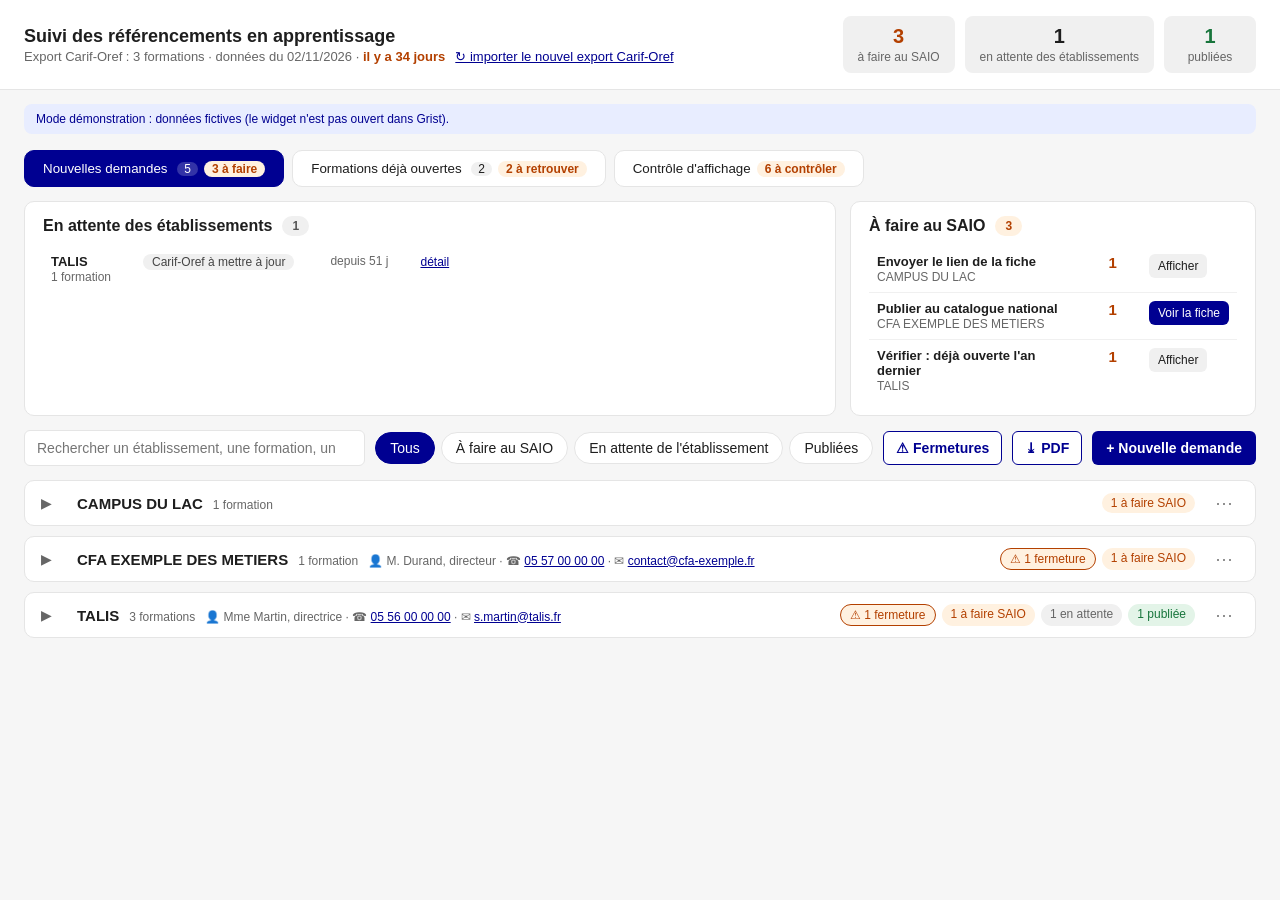
==== index.html @ bad8fae8 "Nouvelle demande d'une formation déjà ouverte : détection et rattachement - Une demande dont l'intit" ====
<!doctype html>
<html lang="fr">
<head>
<meta charset="utf-8">
<meta name="viewport" content="width=device-width, initial-scale=1">
<title>Suivi des référencements</title>
<script src="https://docs.getgrist.com/grist-plugin-api.js" defer></script>
<script src="lib/xlsx.full.min.js" defer></script>
<script src="controle.js?v=9" defer></script>
<script src="notes.js?v=9" defer></script>
<script src="pdf.js?v=3" defer></script>
<script src="fermetures.js?v=2" defer></script>
<script src="suivi.js?v=62" defer></script>
<style>
  :root {
    --bg: #f6f6f6; --card: #ffffff; --text: #1e1e1e; --muted: #666; --line: #e5e5e5;
    --blue: #000091; --green: #18753c; --green-bg: #e3f4e8; --amber: #b34000; --amber-bg: #fff1e0;
    --red: #ce0500; --red-bg: #fde8e7; --grey: #c9c9c9; --grey-bg: #f0f0f0;
  }
  * { box-sizing: border-box; }
  body { margin: 0; font-family: Marianne, "Segoe UI", Arial, sans-serif; background: var(--bg); color: var(--text); font-size: 14px; }
  header { background: var(--card); border-bottom: 1px solid var(--line); padding: 16px 24px; display: flex; flex-wrap: wrap; gap: 16px; align-items: center; justify-content: space-between; }
  h1 { font-size: 18px; margin: 0; }
  h1 small { display: block; font-weight: 400; color: var(--muted); font-size: 13px; margin-top: 2px; }
  .kpis { display: flex; gap: 10px; flex-wrap: wrap; }
  .kpi { background: var(--grey-bg); border-radius: 8px; padding: 8px 14px; text-align: center; min-width: 92px; }
  .kpi b { display: block; font-size: 20px; }
  .kpi span { font-size: 12px; color: var(--muted); }
  .kpi.ok b { color: var(--green); } .kpi.warn b { color: var(--amber); } .kpi.ko b { color: var(--red); }
  .bar { display: flex; gap: 10px; align-items: center; flex-wrap: wrap; padding: 14px 24px 0; }
  .bar input { flex: 1; min-width: 200px; padding: 9px 12px; border: 1px solid var(--line); border-radius: 6px; font: inherit; background: var(--card); }
  .chip { border: 1px solid var(--line); background: var(--card); border-radius: 999px; padding: 7px 14px; cursor: pointer; font: inherit; color: var(--text); }
  .chip.on { background: var(--blue); border-color: var(--blue); color: #fff; }
  main { padding: 14px 24px 40px; display: flex; flex-direction: column; gap: 10px; }
  .etab { background: var(--card); border: 1px solid var(--line); border-radius: 10px; overflow: hidden; }
  .etab-head { display: grid; grid-template-columns: 22px 1fr 220px 260px; gap: 14px; align-items: center; padding: 14px 18px; cursor: pointer; }
  .etab-head:hover { background: #fafafa; }
  .chev { transition: transform .15s; color: var(--muted); }
  .etab.open .chev { transform: rotate(90deg); }
  .etab-name b { font-size: 15px; }
  .etab-name span { display: block; color: var(--muted); font-size: 12px; margin-top: 2px; }
  .progress { display: flex; height: 8px; border-radius: 4px; overflow: hidden; background: var(--grey-bg); }
  .progress i { display: block; height: 100%; }
  .progress-label { font-size: 12px; color: var(--muted); margin-top: 5px; }
  .tags { display: flex; gap: 6px; flex-wrap: wrap; justify-content: flex-end; }
  .tag { font-size: 12px; padding: 3px 9px; border-radius: 999px; white-space: nowrap; }
  .tag.ok { background: var(--green-bg); color: var(--green); }
  .tag.warn { background: var(--amber-bg); color: var(--amber); }
  .tag.ko { background: var(--red-bg); color: var(--red); }
  .tag.wait { background: var(--grey-bg); color: var(--muted); }
  button.tag.ferm { border: 1px solid var(--amber); background: var(--amber-bg); color: var(--amber); cursor: pointer; font: inherit; font-size: 12px; }
  button.tag.ferm.ko { border-color: var(--red); background: var(--red-bg); color: var(--red); }
  .ferm-ligne { font-size: 12px; color: var(--red); margin-top: 2px; }
  .doublon-ligne { font-size: 12px; color: var(--amber); margin-top: 2px; } .doublon-ligne .btn-lien { font-size: 12px; }
  table.ferm-table td { vertical-align: top; } table.ferm-table tr.meme td { background: var(--red-bg); }
  .forms { display: none; border-top: 1px solid var(--line); }
  .etab.open .forms { display: block; }
  .form { display: grid; grid-template-columns: 220px 1fr 290px; gap: 16px; align-items: center; padding: 14px 18px 14px 54px; border-bottom: 1px solid var(--line); }
  .form:last-child { border-bottom: 0; }
  .form-name b { display: block; }
  .form-name span { color: var(--muted); font-size: 12px; }
  .steps { display: flex; align-items: flex-start; }
  .step { flex: 1; position: relative; text-align: center; font-size: 11px; color: var(--muted); }
  .step::before { content: ""; position: absolute; top: 9px; left: -50%; width: 100%; height: 2px; background: var(--grey); z-index: 0; }
  .step:first-child::before { display: none; }
  .step.done::before, .step.warn::before, .step.ko::before { background: var(--green); }
  .dot { position: relative; z-index: 1; width: 20px; height: 20px; border-radius: 50%; margin: 0 auto 4px; background: var(--card); border: 2px solid var(--grey); display: flex; align-items: center; justify-content: center; font-size: 11px; font-weight: 700; color: #fff; }
  .step.done .dot { background: var(--green); border-color: var(--green); }
  .step.warn .dot { background: #f5a000; border-color: #f5a000; }
  .step.ko .dot { background: var(--red); border-color: var(--red); }
  .step.done, .step.warn, .step.ko { color: var(--text); }
  .step em { display: block; font-style: normal; color: var(--muted); font-size: 11px; }
  .next { font-size: 13px; }
  .next b { display: block; font-size: 12px; color: var(--muted); font-weight: 400; margin-bottom: 2px; }
  .next.ko { color: var(--red); } .next.warn { color: var(--amber); } .next.ok { color: var(--green); }
  .banner { margin: 14px 24px 0; padding: 10px 14px; border-radius: 8px; background: var(--amber-bg); color: var(--amber); font-size: 13px; }
  .refresh { border: 1px solid var(--line); background: var(--card); border-radius: 6px; padding: 7px 10px; cursor: pointer; font: inherit; }
  .form.refusee { opacity: .45; }
  .demo { margin: 14px 24px 0; padding: 8px 12px; border-radius: 8px; background: #e8edff; color: var(--blue); font-size: 12px; }
  .step { background: none; border: 0; font: inherit; font-size: 11px; line-height: 1.3; cursor: pointer; padding: 2px 0; border-radius: 6px; }
  .step:hover { background: #f0f3ff; }
  .btn-nouveau { background: var(--blue); color: #fff; border: 0; border-radius: 6px; padding: 9px 14px; cursor: pointer; font: inherit; font-weight: 600; }
  .btn-pdf { background: var(--card); color: var(--blue); border: 1px solid var(--blue); border-radius: 6px; padding: 8px 12px; cursor: pointer; font: inherit; font-weight: 600; white-space: nowrap; }
  .btn-pdf:hover { background: #eef1fb; } .btn-pdf:disabled { opacity: .6; cursor: wait; }
  .btn-lien { background: none; border: 0; padding: 0; color: var(--blue); cursor: pointer; font: inherit; font-size: 12px; text-decoration: underline; }
  .btn-lien.rouge { color: var(--red); }
  .outils { display: flex; flex-wrap: wrap; gap: 4px 12px; margin-top: 6px; }
  .btn-lien { white-space: nowrap; }
  .com { margin-top: 4px; font-size: 12px; color: var(--muted); font-style: italic; }
  .ajout-ligne { padding: 10px 18px 12px 54px; }
  .pop { position: absolute; z-index: 10; background: var(--card); border: 1px solid var(--line); border-radius: 10px; box-shadow: 0 8px 28px rgba(0,0,0,.18); padding: 14px; display: flex; flex-direction: column; gap: 10px; min-width: 260px; }
  .pop-large { width: 380px; }
  .pop label { display: flex; flex-direction: column; gap: 4px; font-size: 13px; }
  .pop label small { color: var(--muted); font-weight: 400; }
  .pop input, .pop textarea { font: inherit; padding: 7px 9px; border: 1px solid var(--line); border-radius: 6px; }
  .pop-btns { display: flex; gap: 8px; flex-wrap: wrap; }
  .btn { background: var(--blue); color: #fff; border: 0; border-radius: 6px; padding: 8px 12px; cursor: pointer; font: inherit; }
  .btn.vert { background: var(--green); } .btn.rouge { background: var(--red); } .btn.gris { background: var(--grey-bg); color: var(--text); }
  .panneaux { padding: 14px 24px 0; display: grid; grid-template-columns: 2fr 1fr; gap: 14px; }
  .panneau { background: var(--card); border: 1px solid var(--line); border-radius: 10px; padding: 14px 18px; }
  .panneau h2 { font-size: 16px; margin: 0 0 10px; display: flex; align-items: center; gap: 10px; }
  .compte { font-size: 12px; font-weight: 600; padding: 3px 10px; border-radius: 999px; }
  .compte.ko { background: var(--red-bg); color: var(--red); } .compte.warn { background: var(--amber-bg); color: var(--amber); } .compte.ok { background: var(--green-bg); color: var(--green); }
  .cartes { display: grid; grid-template-columns: repeat(auto-fill, minmax(300px, 1fr)); gap: 10px; }
  .carte { border: 1px solid var(--red-bg); border-left: 4px solid var(--red); border-radius: 8px; padding: 10px 12px; }
  .carte-tete { display: flex; justify-content: space-between; align-items: center; gap: 8px; margin-bottom: 6px; }
  .carte ul, .taches { margin: 0; padding-left: 18px; font-size: 13px; }
  .carte li, .taches li { margin: 3px 0; }
  .taches { list-style: none; padding: 0; max-height: 260px; overflow: auto; }
  .btn.petit { padding: 5px 9px; font-size: 12px; }
  .rien { color: var(--muted); font-size: 13px; margin: 6px 0 0; }
  .titre-liste { padding: 18px 24px 0; font-size: 16px; margin: 0; }
  @media (max-width: 900px) { .panneaux { grid-template-columns: 1fr; } }
  .pop-fiche { width: min(980px, calc(100vw - 32px)); max-height: calc(100vh - 60px); overflow: auto; }
  .fiche-tete { display: flex; justify-content: space-between; align-items: center; gap: 12px; font-size: 15px; }
  .pop h3 { font-size: 13px; margin: 8px 0 4px; color: var(--blue); }
  .fiche-grille { display: grid; grid-template-columns: repeat(3, 1fr); gap: 14px; }
  .champ { display: flex; flex-direction: column; font-size: 12px; padding: 3px 0; border-bottom: 1px dashed var(--line); }
  .champ span { color: var(--muted); } .champ b { font-weight: 600; min-height: 1em; }
  .controles { list-style: none; padding: 0; margin: 0; columns: 2; font-size: 13px; }
  .comp { border-collapse: collapse; font-size: 13px; width: 100%; }
  .comp th, .comp td { border-bottom: 1px solid var(--line); padding: 5px 8px; text-align: left; }
  .pop .ok { color: var(--green); font-weight: 700; } .pop .ko { color: var(--red); font-weight: 700; }
  #pop-lien { width: 100%; }
  .step.auto { cursor: help; }
  @media (max-width: 900px) { .fiche-grille { grid-template-columns: 1fr; } }
  .case { display: flex !important; flex-direction: row !important; align-items: center; gap: 8px; font-size: 13px; margin: 4px 0; }
  .etab-name .btn-lien { font-size: 11px; margin-left: 6px; opacity: .7; }
  .contact { display: block; font-size: 12px; color: var(--muted); margin-top: 3px; }
  .contact a { color: var(--blue); }
  .contact-saisie { border: 1px solid var(--line); border-radius: 8px; padding: 8px 10px; display: flex; flex-direction: column; gap: 6px; }
  .contact-saisie legend { font-size: 12px; color: var(--muted); }
  .gestion { display: block; margin-top: 4px; font-size: 11px; color: var(--muted); }
  .gestion .btn-lien { font-size: 11px; opacity: .75; }
  .outils { align-items: center; }
  .com-demande { display: block; font-size: 12px; color: var(--text); background: #fffbe6; border-radius: 6px; padding: 4px 8px; margin-top: 5px; max-width: 520px; }
  .empty { text-align: center; color: var(--muted); padding: 40px; }
  @media (max-width: 900px) {
    .etab-head { grid-template-columns: 22px 1fr; }
    .etab-head > :nth-child(3), .etab-head > :nth-child(4) { grid-column: 2; }
    .tags { justify-content: flex-start; }
    .form { grid-template-columns: 1fr; padding-left: 18px; }
  }
  .ligne-recherche { display: flex; gap: 6px; margin: 8px 0; } .ligne-recherche input { flex: 1; padding: 5px 8px; border: 1px solid #cfd5df; border-radius: 6px; font: inherit; }
  table.rappro td { vertical-align: top; } table.rappro tr.choisi td { background: #e3f4ea; }
  .lignes-export { max-height: 360px; overflow: auto; border: 1px solid var(--line); border-radius: 8px; margin: 4px 0 8px; background: var(--card); }
  table.lignes { font-size: 12px; } table.lignes th { position: sticky; top: 0; background: var(--card); white-space: nowrap; }
  table.lignes td.col { color: var(--muted, #666); white-space: nowrap; } table.lignes tr.diff td { background: #fff6dc; }
  /* onglets et listes (v19) */
  .onglets { display: flex; gap: 8px; margin: 16px 24px 0; flex-wrap: wrap; }
  .onglet { border: 1px solid var(--line); background: var(--card); border-radius: 10px; padding: 10px 18px; font: 600 15px inherit; cursor: pointer; color: var(--text); }
  .onglet em { font-style: normal; font-size: 12px; font-weight: 600; border-radius: 10px; padding: 1px 8px; margin-left: 6px; }
  .onglet .b-ko { background: var(--red-bg); color: var(--red); } .onglet .b-warn { background: var(--amber-bg); color: var(--amber); }
  .onglet span { display: inline-block; margin-left: 6px; background: var(--grey-bg); border-radius: 10px; padding: 0 7px; font-size: 12px; }
  .onglet.on { background: var(--blue); color: #fff; border-color: var(--blue); } .onglet.on span { background: rgba(255,255,255,.2); }
  .chips { display: inline-flex; gap: 6px; flex-wrap: wrap; }
  .pill { display: inline-block; border-radius: 20px; padding: 2px 10px; font-size: 12px; font-weight: 600; white-space: nowrap; }
  .pill.ko { background: var(--red-bg); color: var(--red); } .pill.warn { background: var(--amber-bg); color: var(--amber); }
  .pill.ok { background: var(--green-bg); color: var(--green); } .pill.wait { background: var(--grey-bg); color: #555; }
  table.liste-demandes, table.liste-ouvertes { width: 100%; border-collapse: collapse; }
  .liste-demandes th, .liste-ouvertes th { text-align: left; font-size: 12px; color: var(--muted); font-weight: 600; padding: 8px 12px; border-bottom: 1px solid var(--line); background: var(--card); }
  .liste-demandes td, .liste-ouvertes td { padding: 10px 12px; border-bottom: 1px solid #f0f0f0; vertical-align: top; }
  .liste-demandes tr:hover td, .liste-ouvertes tr:hover td { background: #fafbff; }
  .f-nom { min-width: 260px; } .f-nom b { display: block; } .f-nom small, .export small { display: block; color: var(--muted); font-size: 12px; margin-top: 2px; }
  .f-nom small .btn-lien { font-size: 12px; }
  .raison { max-width: 380px; } .raison b { display: block; font-size: 12px; color: var(--muted); font-weight: 600; }
  .points { white-space: nowrap; } .points small { display: block; font-size: 11px; color: var(--muted); margin-top: 3px; }
  .point { width: 11px; height: 11px; border-radius: 50%; border: 0; padding: 0; margin-right: 3px; cursor: pointer; background: #d5d9e1; vertical-align: middle; }
  .point.done { background: var(--green); } .point.ko { background: var(--red); } .point:hover { outline: 2px solid var(--blue); outline-offset: 1px; }
  .outils { white-space: nowrap; text-align: right; }
  .carte-liste { margin: 0; background: var(--card); border: 1px solid var(--line); border-radius: 10px; overflow: hidden; }
  .liste-ouvertes .etab-cell { white-space: nowrap; } .liste-ouvertes .ck { white-space: nowrap; }
  .liste-ouvertes .ok { color: var(--green); font-weight: 700; } .liste-ouvertes .ko { color: var(--red); font-weight: 700; } .gris { color: var(--muted); }
  .liste-ouvertes .statut { white-space: nowrap; } .liste-ouvertes .statut .btn-lien { display: block; margin-top: 4px; font-size: 12px; }
  .btn-lien.noir { color: var(--text); text-decoration: underline dotted; font-weight: 600; }
  .etab .forms { padding: 0; }
  .cartes.compactes .carte .resume { margin: 6px 0 0; font-size: 13px; }
  .tab-panneau { width: auto; min-width: 50%; border-collapse: collapse; font-size: 13px; }
  .tab-panneau td + td { padding-left: 24px; }
  .tab-panneau td { padding: 8px 8px; border-top: 1px solid #f0f0f0; vertical-align: top; }
  .tab-panneau tr:first-child td { border-top: 0; }
  .tab-panneau td small { display: block; color: var(--muted); font-size: 12px; margin-top: 1px; }
  .tab-panneau .contact-cell { font-size: 12.5px; color: #444; } .tab-panneau .contact-cell a { color: var(--blue); }
  .tab-panneau .motif { display: inline-block; background: var(--red-bg); color: var(--red); border-radius: 12px; padding: 1px 9px; margin: 0 4px 4px 0; font-size: 12px; white-space: nowrap; }
  .tab-panneau .motif b { margin-left: 3px; }
  .tab-panneau .actions { text-align: left; white-space: nowrap; } .tab-panneau .actions .btn-lien { margin-right: 8px; }
  .tab-panneau .nb { text-align: left; font-weight: 700; font-size: 15px; color: var(--amber); width: 40px; }
  .btn.gris { background: var(--grey-bg); color: var(--text); }
  .btn-lien.gris { color: var(--muted); }
  .tab-panneau .nb.gris { color: #555; }
  .compte:not(.ko):not(.ok):not(.warn) { background: var(--grey-bg); color: #555; }
  .etab .liste-ouvertes { table-layout: fixed; }
  .etab .liste-ouvertes th:nth-child(1) { width: 42%; } .etab .liste-ouvertes th:nth-child(2) { width: 21%; }
  .etab .liste-ouvertes th:nth-child(3) { width: 9%; } .etab .liste-ouvertes th:nth-child(4) { width: 15%; } .etab .liste-ouvertes th:nth-child(5) { width: 13%; }
  .etab .liste-ouvertes td { overflow-wrap: anywhere; }
  .suivi-etapes th.e, .suivi-etapes td.e { text-align: center; width: 92px; padding-left: 4px; padding-right: 4px; }
  .suivi-etapes td { vertical-align: top; }
  .cellule { min-width: 76px; border: 0; border-radius: 7px; padding: 4px 6px; font: 600 12px inherit; cursor: pointer; white-space: nowrap; }
  .cellule.ok { background: var(--green-bg); color: var(--green); } .cellule.ko { background: var(--red-bg); color: var(--red); }
  .cellule.todo { background: var(--grey-bg); color: #999; } .cellule.cur { background: var(--amber-bg); color: var(--amber); box-shadow: inset 0 0 0 2px #f5a000; }
  .cellule:hover { filter: brightness(.95); }
  .suivi-etapes .action { width: 250px; font-size: 13px; } .suivi-etapes .action b { display: block; font-size: 12.5px; }
  .suivi-etapes .action span { display: block; color: #444; } .suivi-etapes .action div { margin-top: 5px; }
  .suivi-etapes .action.ko b { color: var(--red); } .suivi-etapes .action.warn b { color: var(--amber); } .suivi-etapes .action.ok b { color: var(--green); } .suivi-etapes .action.wait b { color: #555; }
  .tab-panneau.attente .motif { background: var(--grey-bg); color: #444; }
  .tab-panneau .depuis { white-space: nowrap; color: var(--muted); font-size: 12px; }
  /* contrôle d'affichage */
  #liste.controle { display: block; }
  .c-grille { display: grid; grid-template-columns: 360px 1fr; gap: 14px; align-items: start; }
  .card-c { background: var(--card); border: 1px solid var(--line); border-radius: 10px; }
  .c-liste { max-height: 78vh; overflow: auto; padding-bottom: 6px; }
  .c-etab { display: flex; align-items: center; gap: 10px; width: 100%; border: 0; border-bottom: 1px solid #eee; background: #fafafa; padding: 9px 12px; cursor: pointer; font: inherit; text-align: left; color: inherit; }
  .c-etab > span:nth-child(2) { flex: 1 1 auto; min-width: 110px; } .c-etab b { display: block; } .c-etab small { color: var(--muted); font-size: 11.5px; white-space: nowrap; }
  .c-tags { flex: 0 1 auto; } .c-etab .chev { color: var(--muted); font-size: 11px; width: 12px; }
  .c-tags { margin-left: auto; display: flex; flex-wrap: wrap; gap: 4px; justify-content: flex-end; } .c-tags .tag { font-size: 11px; padding: 1px 7px; }
  .c-groupe.open .c-item { padding-left: 34px; }
  .c-item { display: flex; gap: 10px; width: 100%; text-align: left; border: 0; background: none; padding: 8px 14px; cursor: pointer; font: inherit; color: inherit; border-bottom: 1px solid #f3f3f3; }
  .c-item b { display: block; font-size: 13px; } .c-item small { display: block; color: var(--muted); font-size: 11.5px; }
  .c-item:hover { background: #f7f8fd; } .c-item.sel { background: #eef1fb; box-shadow: inset 3px 0 0 var(--blue); }
  .c-pt { width: 10px; height: 10px; border-radius: 50%; margin-top: 5px; flex: none; background: #cfd3da; }
  .c-pt.ok { background: var(--green); } .c-pt.ko { background: var(--red); } .c-pt.surv, .c-pt.incomplet { background: #f5a000; }
  .c-det { padding: 16px 20px; } .c-det h2 { margin: 0; font-size: 17px; } .c-sous { color: var(--muted); margin: 2px 0 10px; }
  .c-liens { display: flex; gap: 8px; flex-wrap: wrap; align-items: center; margin-bottom: 4px; }
  .c-liens a.btn { text-decoration: none; } .c-liens input { flex: 1; min-width: 240px; padding: 6px 8px; border: 1px solid #cfd5df; border-radius: 6px; font: inherit; font-size: 12px; color: #555; }
  .c-table { width: 100%; border-collapse: collapse; } .c-table td { padding: 10px 6px; border-top: 1px solid #f0f0f0; vertical-align: top; }
  .c-crit b { display: block; } .c-crit small { color: var(--muted); } .c-choix { width: 330px; text-align: right; }
  .seg { display: inline-flex; border: 1px solid #d5d9e1; border-radius: 8px; overflow: hidden; }
  .seg button { border: 0; border-right: 1px solid #d5d9e1; background: #fff; padding: 6px 11px; font: 600 12px inherit; color: #555; cursor: pointer; }
  .seg button:last-child { border-right: 0; } .seg button:hover { background: #f4f5f8; }
  .seg button.on.ok { background: var(--green-bg); color: var(--green); } .seg button.on.ko { background: var(--red-bg); color: var(--red); }
  .seg button.on.nt { background: var(--amber-bg); color: var(--amber); } .seg button.on.info { background: #e8edfb; color: var(--blue); }
  .c-bas { display: grid; grid-template-columns: 1fr 280px; gap: 14px; margin-top: 12px; }
  .c-bas textarea { width: 100%; min-height: 70px; border: 1px solid #cfd5df; border-radius: 7px; padding: 7px; font: inherit; margin-top: 4px; }
  .c-capt { border: 1px dashed #b9c0cc; border-radius: 8px; padding: 10px; text-align: center; cursor: text; }
  .c-capt:focus { outline: 2px solid var(--blue); } .c-capt img { max-width: 100%; max-height: 110px; display: block; margin: 6px auto; border-radius: 4px; }
  .c-capt small { display: block; color: var(--muted); margin-top: 4px; }
  .c-actions { display: flex; justify-content: space-between; align-items: center; gap: 8px; margin-top: 14px; padding-top: 12px; border-top: 1px solid var(--line); flex-wrap: wrap; }
  .res.ok { color: var(--green); } .res.ko { color: var(--red); } .res.warn { color: var(--amber); } .res.wait { color: var(--muted); }
  .btn:disabled { opacity: .5; cursor: default; }
  @media (max-width: 900px) { .c-grille, .c-bas { grid-template-columns: 1fr; } .c-choix { width: auto; text-align: left; } }
  .sous-entete { color: var(--muted); font-size: 13px; margin-top: 2px; display: flex; gap: 10px; flex-wrap: wrap; align-items: baseline; }
  .sous-entete .btn-lien { font-size: 13px; }
  button.kpi { border: 1px solid transparent; font: inherit; cursor: pointer; color: inherit; }
  button.kpi:hover { border-color: #c9cfe0; } button.kpi.actif { border-color: var(--blue); box-shadow: inset 0 0 0 1px var(--blue); background: #eef1fb; }
  .filtre-actif { font-size: 13px; background: #eef1fb; color: var(--blue); border-radius: 8px; padding: 6px 10px; white-space: nowrap; }
  .etab-head.ligne { grid-template-columns: 22px 1fr auto 30px; padding: 11px 16px; }
  .etab-head.ligne .etab-name { display: flex; align-items: baseline; gap: 10px; flex-wrap: wrap; }
  .etab-head.ligne .etab-name span { display: inline; margin: 0; }
  .etab-head.ligne .contact { font-size: 12px; color: var(--muted); } .etab-head.ligne .contact:empty { display: none; }
  .etab-head.ligne .tags { flex-wrap: nowrap; }
  .menu-etab { border: 0; background: none; font-size: 18px; line-height: 1; color: #888; cursor: pointer; border-radius: 6px; padding: 2px 6px; }
  .menu-etab:hover { background: var(--grey-bg); color: var(--text); }
  .pop-menu { padding: 6px; min-width: 220px; } .pop-menu .item { display: block; width: 100%; text-align: left; border: 0; background: none; padding: 8px 10px; border-radius: 6px; font: inherit; cursor: pointer; }
  .pop-menu .item:hover { background: #eef1fb; }
  .panneaux.simple { grid-template-columns: 1fr; }
  .ok-ligne { background: var(--green-bg); color: var(--green); font-weight: 600; border-radius: 10px; padding: 9px 16px; }
  #sous-titre .vieux { color: var(--amber); font-weight: 600; }
  .f-tete { display: flex; align-items: flex-start; gap: 4px; } .f-tete .menu-f { margin-top: -3px; padding: 0 5px; }
  .notes-f { display: flex; align-items: stretch; gap: 4px; margin-top: 6px; max-width: 340px; }
  .bulle-note { display: flex; align-items: center; gap: 6px; min-width: 0; flex: 1; padding: 3px 8px; background: #f5f6f9; border: 1px solid #e7e9ef; border-radius: 6px; font: inherit; font-size: 12px; color: var(--text); cursor: pointer; text-align: left; }
  .bulle-note:hover { background: #eef1fb; border-color: #d5dbf0; }
  .bulle-note .d { color: var(--muted); white-space: nowrap; } .bulle-note .t { flex: 1; min-width: 0; white-space: nowrap; overflow: hidden; text-overflow: ellipsis; }
  .bulle-note .n { color: var(--blue); white-space: nowrap; font-size: 11.5px; }
  .pop-menu .item.rouge { color: var(--red); }
  body.depot { outline: 3px dashed var(--blue); outline-offset: -8px; }
  .ico-note { flex: none; color: #6b7280; }
  .plus-note { flex: none; border: 1px solid #e7e9ef; background: #f5f6f9; border-radius: 6px; color: var(--blue); font: inherit; font-size: 14px; font-weight: 600; line-height: 1; padding: 0 8px; cursor: pointer; }
  .plus-note:hover { background: #eef1fb; border-color: #d5dbf0; }
  .ajout-note { display: inline-flex; align-items: center; gap: 5px; border: 0; background: none; padding: 2px 0; font: inherit; font-size: 12px; color: var(--blue); cursor: pointer; opacity: 0; transition: opacity .12s; }
  tr:hover .ajout-note, .ajout-note:focus { opacity: 1; } .f-tete .ajout-note { flex: none; white-space: nowrap; margin-left: 2px; padding: 0; line-height: 18px; } .f-tete .menu-f { flex: none; } .ajout-note .ico-note { color: var(--blue); }
  ul.notes { list-style: none; padding: 0; margin: 12px 0 0; max-height: 50vh; overflow: auto; border-top: 1px solid var(--line); }
  ul.notes li { padding: 8px 2px; border-bottom: 1px solid #f0f0f0; } ul.notes li b { display: block; font-size: 12px; color: var(--muted); font-weight: 600; }
  ul.notes li .n-texte { white-space: pre-wrap; display: block; }
  ul.notes .n-actions { float: right; font-weight: 400; } ul.notes .n-actions .btn-lien { font-size: 11.5px; }
  ul.notes .n-edit { width: 100%; font: inherit; padding: 6px; border: 1px solid #cfd5df; border-radius: 6px; margin-top: 4px; }
</style>
</head>
<body>
<header>
  <div><h1>Suivi des référencements en apprentissage</h1>
    <div class="sous-entete"><span id="sous-titre">Chargement…</span>
      <button class="btn-lien" id="importer" title="Ouvre la page CAP Métiers pour télécharger l'export Apprentissage">↻ importer le nouvel export Carif-Oref</button></div></div>
  <div class="kpis" id="kpis"></div>
</header>
<div id="bandeaux"></div>
<div class="onglets" id="onglets"></div>
<div class="panneaux" id="panneaux"></div>
<div class="bar">
  <input id="q" type="search" placeholder="Rechercher un établissement, une formation, un site…">
  <span id="chips" class="chips"></span>
  <button class="btn-pdf" id="voir-fermetures" title="Formations fermées sur Parcoursup : consulter, importer le fichier">⚠ Fermetures</button>
  <button class="btn-pdf" id="export-pdf" title="Exporter en PDF le tableau affiché (filtre et recherche compris)">⤓ PDF</button>
  <button class="btn-nouveau" id="nouveau">+ Nouvelle demande</button>
  <input type="file" id="fichier-export" accept=".xlsb,.xlsx,.xls,.csv" hidden>
</div>
<main id="liste"></main>
</body>
</html>
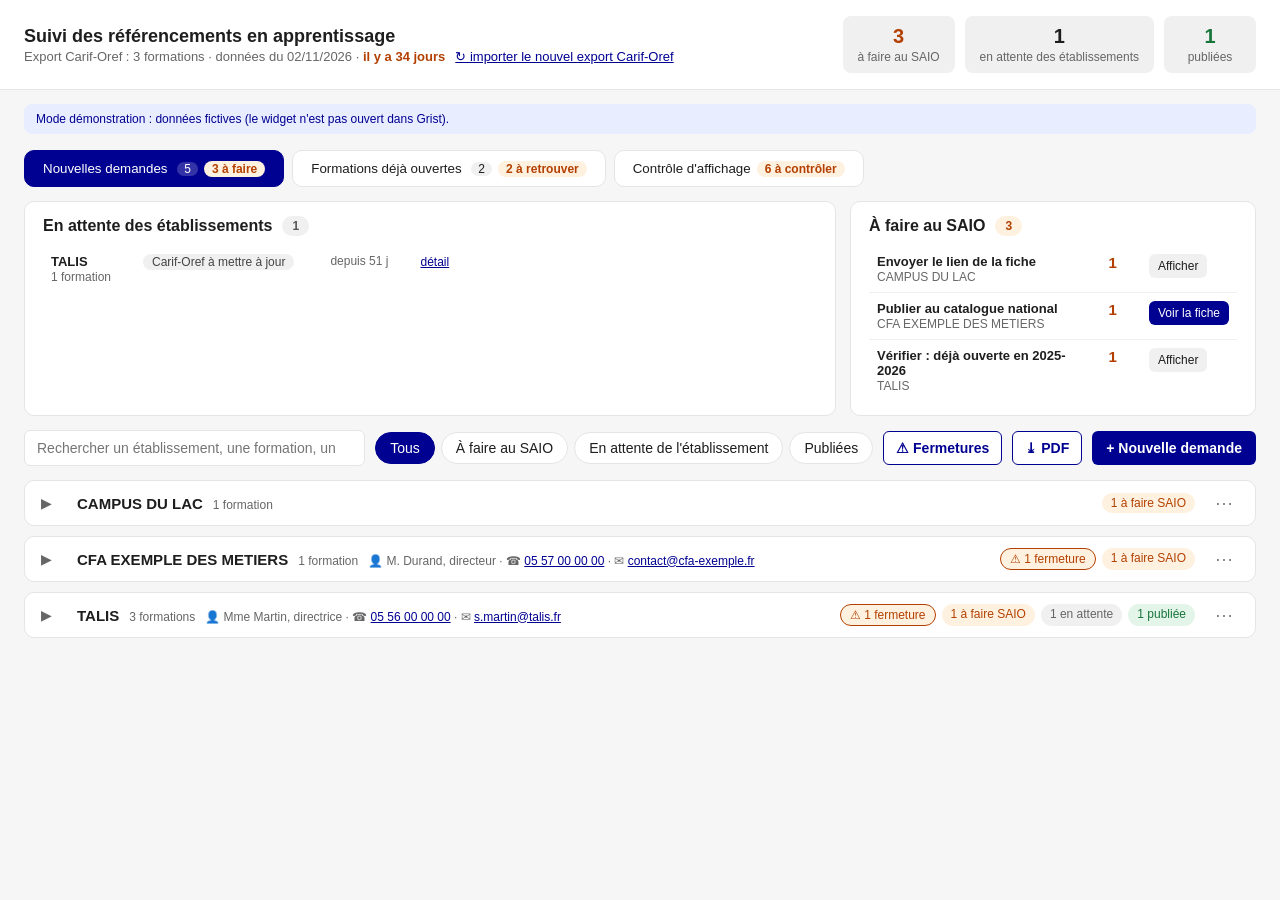
==== commit 5a2bd52a: "Filtres stricts : en-têtes d'établissement limités aux formations affichées Avec un filtre ou une re" ====
--- a/index.html
+++ b/index.html
@@ -8,9 +8,9 @@
 <script src="lib/xlsx.full.min.js" defer></script>
 <script src="controle.js?v=9" defer></script>
 <script src="notes.js?v=9" defer></script>
-<script src="pdf.js?v=3" defer></script>
+<script src="pdf.js?v=4" defer></script>
 <script src="fermetures.js?v=2" defer></script>
-<script src="suivi.js?v=62" defer></script>
+<script src="suivi.js?v=63" defer></script>
 <style>
   :root {
     --bg: #f6f6f6; --card: #ffffff; --text: #1e1e1e; --muted: #666; --line: #e5e5e5;
@@ -21,6 +21,7 @@
   body { margin: 0; font-family: Marianne, "Segoe UI", Arial, sans-serif; background: var(--bg); color: var(--text); font-size: 14px; }
   header { background: var(--card); border-bottom: 1px solid var(--line); padding: 16px 24px; display: flex; flex-wrap: wrap; gap: 16px; align-items: center; justify-content: space-between; }
   h1 { font-size: 18px; margin: 0; }
+  .meta .sur { color: var(--muted); font-weight: 400; }
   h1 small { display: block; font-weight: 400; color: var(--muted); font-size: 13px; margin-top: 2px; }
   .kpis { display: flex; gap: 10px; flex-wrap: wrap; }
   .kpi { background: var(--grey-bg); border-radius: 8px; padding: 8px 14px; text-align: center; min-width: 92px; }
